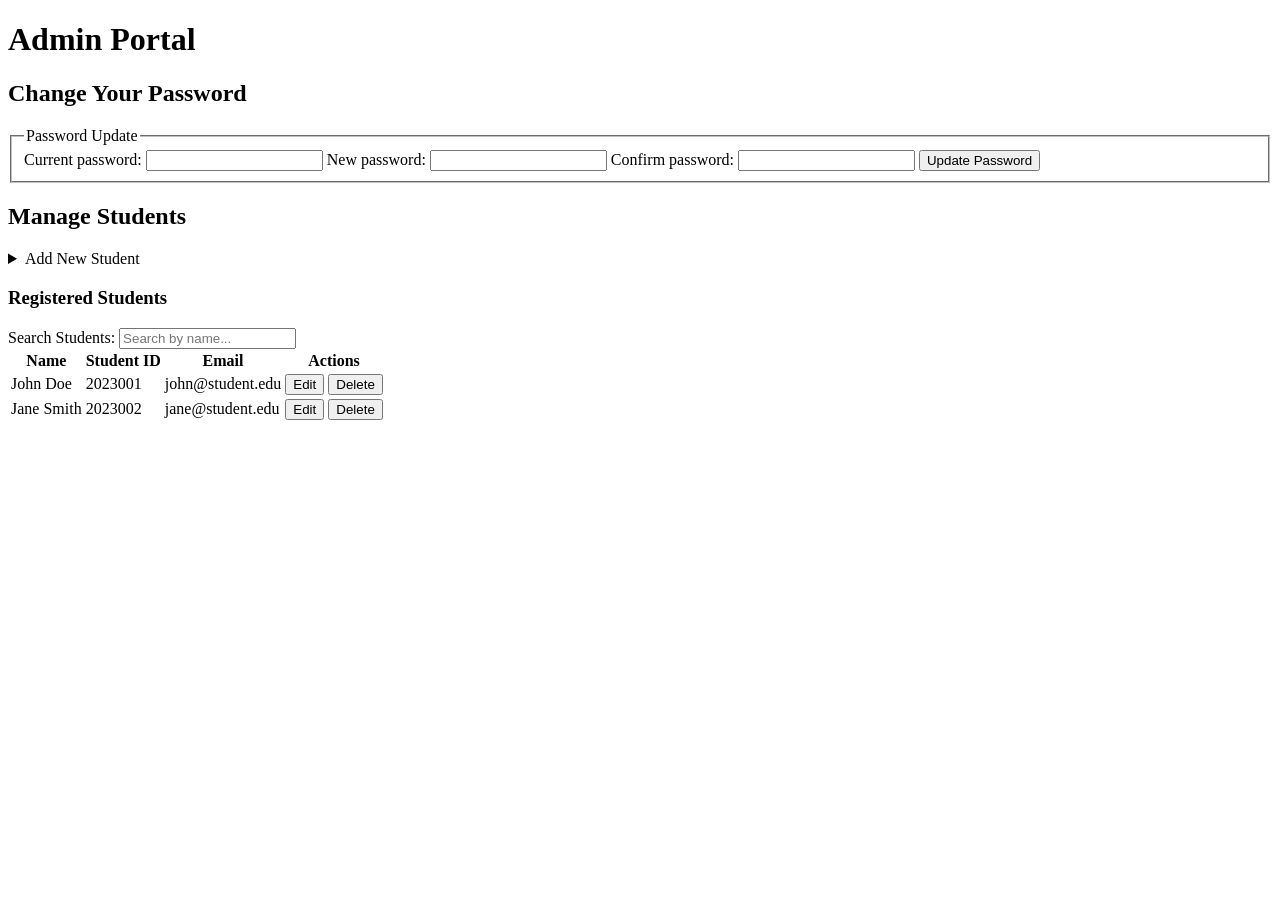
==== src/admin/manage_users.html @ 500b2ab5 "change file" ====
<!--
  Requirement: Create a Responsive Admin Portal

  Instructions:
  Fill in the HTML elements as described in the comments.
  Use the provided IDs for the elements that require them.
  Focus on creating a clear and semantic HTML structure.
-->
<!DOCTYPE html>
<html lang="en">

<head>
    <!-- TODO: Add the 'meta' tag for character encoding (UTF-8). -->
    <meta charset="UTF-8">

    <!-- TODO: Add the responsive 'viewport' meta tag. -->
    <meta name="viewport" content="width=device-width, initial-scale=1.0">

    <!-- TODO: Add a 'title' for the page, e.g., "Admin Portal". -->
    <title>Admin Portal</title>

    <!-- TODO: Link to a CSS file or a CSS framework. -->
    <link rel="stylesheet" href="style.css">

</head>

<body>

    <!-- TODO: Create a 'header' element for the top of the page. -->
    <header>
        <!-- TODO: Inside the header, add a main heading (e.g., 'h1') with the text "Admin Portal". -->
        <h1>Admin Portal</h1>

        <!-- End of the header. -->
    </header>

    <!-- TODO: Create a 'main' element to hold the primary content of the portal. -->
    <main>

        <!-- Section 1: Password Management -->
        <!-- TODO: Create a 'section' for the password management functionality. -->
        <section>

            <!-- TODO: Add a sub-heading (e.g., 'h2') with the text "Change Your Password". -->
            <h2>Change Your Password</h2>

            <!-- TODO: Create a 'form' for changing the password. The 'action' can be '#'. -->
            <form id="password-form" action="#">

                <!-- TODO: Use a 'fieldset' to group the password-related fields. -->
                <fieldset>

                    <!-- TODO: Add a 'legend' for the fieldset, e.g., "Password Update". -->
                    <legend>Password Update</legend>

                    <!-- TODO: Add a 'label' for the current password input. 'for' should be "current-password". -->
                    <label for="current-password">Current password:</label>

                    <!-- TODO: Add an 'input' for the current password.
                         - type="password"
                         - id="current-password"
                         - required -->
                    <input type="password" id="current-password" required>

                    <!-- TODO: Add a 'label' for the new password input. 'for' should be "new-password". -->
                    <label for="new-password">New password:</label>

                    <!-- TODO: Add an 'input' for the new password.
                         - type="password"
                         - id="new-password"
                         - minlength="8"
                         - required -->
                    <input type="password" id="new-password" minlength="8" required>

                    <!-- TODO: Add a 'label' for the confirm password input. 'for' should be "confirm-password". -->
                    <label for="confirm-password">Confirm password:</label>

                    <!-- TODO: Add an 'input' to confirm the new password.
                         - type="password"
                         - id="confirm-password"
                         - required -->
                    <input type="password" id="confirm-password" required>

                    <!-- TODO: Add a 'button' to submit the form.
                         - type="submit"
                         - id="change"
                         - Text: "Update Password" -->
                    <button type="submit" id="change">Update Password</button>

                    <!-- End of the fieldset. -->
                </fieldset>

                <!-- End of the password form. -->
            </form>

            <!-- End of the password management section. -->
        </section>

        <!-- Section 2: Student Management -->
        <!-- TODO: Create another 'section' for the student management functionality. -->
        <section>

            <!-- TODO: Add a sub-heading (e.g., 'h2') with the text "Manage Students". -->
            <h2>Manage Students</h2>

            <!-- Subsection 2.1: Add New Student Form -->
            <!-- TODO: Create a 'details' element so the "Add Student" form can be collapsed. -->
            <details>

                <!-- TODO: Add a 'summary' element inside 'details' with the text "Add New Student". -->
                <summary>Add New Student</summary>

                <!-- TODO: Create a 'form' for adding a new student. 'action' can be '#'. -->
                <form id="add-student-form" action="#">

                    <!-- TODO: Use a 'fieldset' to group the new student fields. -->
                    <fieldset>

                        <!-- TODO: Add a 'legend' for the fieldset, e.g., "New Student Information". -->
                        <legend>New Student Information</legend>

                        <!-- TODO: Add a 'label' and 'input' for the student's full name.
                             - label 'for': "student-name"
                             - input 'id': "student-name"
                             - input 'type': "text"
                             - input: required -->
                        <label for="student-name">Full Name:</label>
                        <input id="student-name" type="text" required>

                        <!-- TODO: Add a 'label' and 'input' for the student's ID.
                             - label 'for': "student-id"
                             - input 'id': "student-id"
                             - input 'type': "text"
                             - input: required -->
                        <label for="student-id">Student ID:</label>
                        <input id="student-id" type="text" required>

                        <!-- TODO: Add a 'label' and 'input' for the student's email.
                             - label 'for': "student-email"
                             - input 'id': "student-email"
                             - input 'type': "email"
                             - input: required -->
                        <label for="student-email">Email:</label>
                        <input id="student-email" type="email" required>

                        <!-- TODO: Add a 'label' and 'input' for the default password.
                             - label 'for': "default-password"
                             - input 'id': "default-password"
                             - input 'type': "text"
                             - You can pre-fill this with a value like "password123" or leave it blank. -->
                        <label for="default-password">Password:</label>
                        <input id="default-password" type="text" value="password123">

                        <!-- TODO: Add a 'button' to submit the form.
                             - type="submit"
                             - id="add"
                             - Text: "Add Student" -->
                        <button type="submit" id="add">Add Student</button>

                        <!-- End of the fieldset. -->
                    </fieldset>

                    <!-- End of the add student form. -->
                </form>
                <!-- End of the 'details' element. -->
            </details>


            <!-- Subsection 2.2: Student List -->
            <!-- TODO: Add a sub-heading (e.g., 'h3') for the list of students, "Registered Students". -->
            <h3>Registered Students</h3>

            <label for="search-input">Search Students:</label>
            <input type="text" id="search-input" placeholder="Search by name...">
            <!-- TODO: Create a 'table' to display the list of students. Give it an id="student-table". -->
            <table id="student-table">

                <!-- TODO: Create a 'thead' for the table headers. -->
                <thead>

                    <!-- TODO: Create a 'tr' (table row) inside the 'thead'. -->
                    <tr>

                        <!-- TODO: Create 'th' (table header) cells for "Name", "Student ID", "Email", and "Actions". -->
                        <th>Name</th>
                        <th>Student ID</th>
                        <th>Email</th>
                        <th>Actions</th>
                        <!-- End of the row. -->
                    </tr>

                    <!-- End of 'thead'. -->
                </thead>

                <!-- TODO: Create a 'tbody' for the table body, where student data will go. -->
                <tbody>

                    <!-- TODO: For now, add 2-3 rows of dummy data so you can see how the table is structured. -->
                    <!-- Example Student Row: -->
                    <!-- TODO: Create a 'tr' for a student record. -->
                    <tr>
                        <!-- TODO: Create 'td' (table data) cells for a student's name (e.g., "John Doe"), ID (e.g., "12345"), and email (e.g., "john.doe@example.com"). -->
                        <td>John Doe</td>
                        <td>2023001</td>
                        <td>john@student.edu</td>

                        <!-- TODO: Create a final 'td' for action buttons. -->
                        <td>
                            <!-- TODO: Add an "Edit" button. -->
                            <button>Edit</button>

                            <!-- TODO: Add a "Delete" button. -->
                            <button>Delete</button>

                            <!-- End of the actions 'td'. -->
                        </td>

                        <!-- End of the student row. -->
                    </tr>

                    <!-- TODO: Add another 'tr' for a second student as another example. -->
                    <tr>
                        <td>Jane Smith</td>
                        <td>2023002</td>
                        <td>jane@student.edu</td>
                        <td>
                            <button>Edit</button>
                            <button>Delete</button>
                        </td>
                    </tr>
                    <!-- End of 'tbody'. -->
                    <!-- End of the table. -->
            </table>

            <!-- End of the student management section. -->
        </section>

        <!-- End of the main content area. -->
    </main>

</body>

</html>
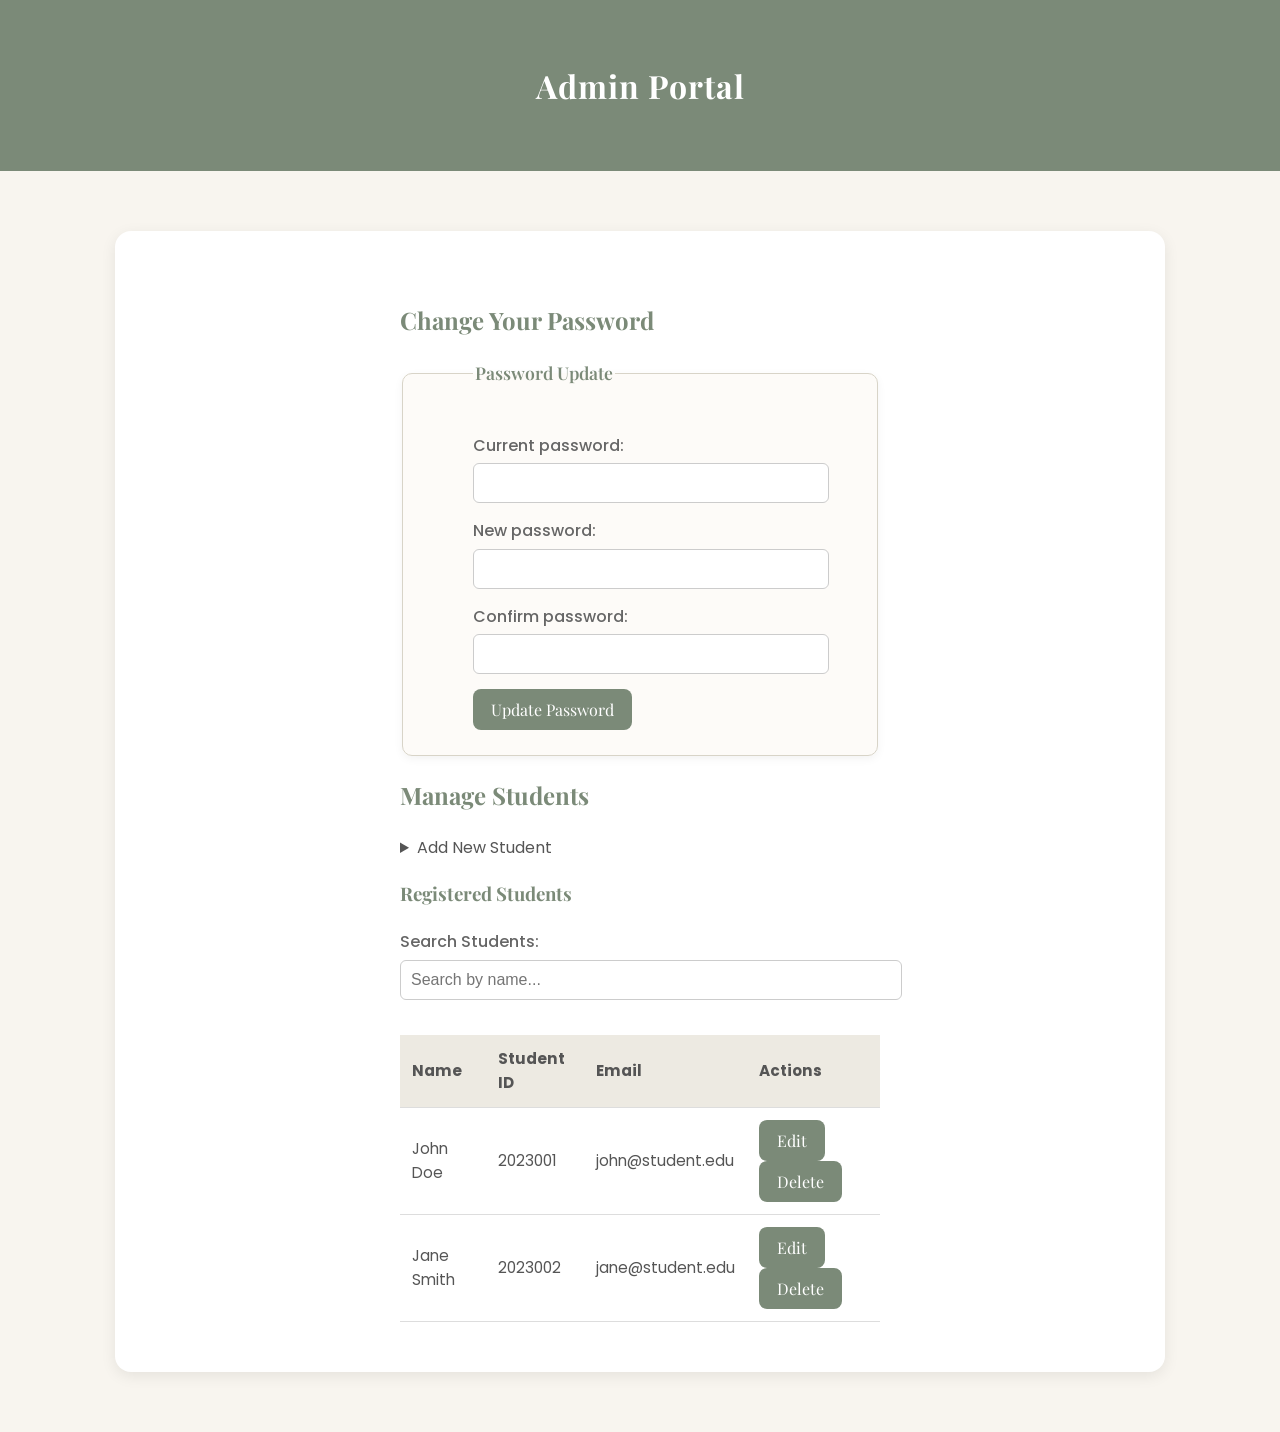
==== commit c49ef9e6: "updates" ====
--- a/src/admin/manage_users.html
+++ b/src/admin/manage_users.html
@@ -20,7 +20,7 @@
     <title>Admin Portal</title>
 
     <!-- TODO: Link to a CSS file or a CSS framework. -->
-    <link rel="stylesheet" href="style.css">
+    <link rel="stylesheet" href="../common/styles.css">
 
 </head>
 
--- a/src/common/styles.css
+++ b/src/common/styles.css
@@ -0,0 +1,221 @@
+/* === Global Styles === */
+@import url('https://fonts.googleapis.com/css2?family=Playfair+Display:wght@500&family=Poppins:wght@300;400;500&display=swap');
+
+body {
+  margin: 0;
+  padding: 0;
+  font-family: 'Poppins', sans-serif;
+  background-color: #F8F5EF; /* Beige background */
+  color: #555;
+  line-height: 1.6;
+}
+
+/* === Header === */
+header {
+  background-color: #7B8A78; /* olive green */
+  color: white;
+  text-align: center;
+  padding: 60px 20px;
+  font-family: 'Playfair Display', serif;
+  letter-spacing: 1px;
+}
+
+header h1 {
+  margin: 0;
+  font-size: 2rem;
+}
+
+/* === Main Container === */
+main {
+  max-width: 950px;
+  margin: 60px auto;
+  background: white;
+  border-radius: 16px;
+  box-shadow: 0 4px 15px rgba(0,0,0,0.08);
+  padding: 50px;
+}
+
+/* === Section Titles === */
+h2, h3, legend {
+  font-family: 'Playfair Display', serif;
+  color: #7B8A78;
+  margin-bottom: 20px;
+}
+
+/* === Navigation (Homepage) === */
+nav h2 {
+  text-align: center;
+  font-size: 1.6rem;
+  font-family: 'Playfair Display', serif;
+}
+
+nav ul {
+  list-style: none;
+  padding: 0;
+  display: grid;
+  grid-template-columns: repeat(auto-fit, minmax(240px, 1fr));
+  gap: 20px;
+}
+
+nav ul li {
+  background-color: #F1EDE4;
+  border-radius: 10px;
+  padding: 18px;
+  text-align: center;
+  transition: all 0.3s ease;
+}
+
+nav ul li:hover {
+  background-color: #7B8A78;
+  transform: translateY(-4px);
+}
+
+nav ul li a {
+  text-decoration: none;
+  color: #7B8A78;
+  font-weight: 500;
+  font-size: 1.05rem;
+  display: block;
+  font-family: 'Playfair Display', serif; 
+}
+
+nav ul li:hover a {
+  color: white;
+}
+
+/* === Forms & Fieldsets === */
+form {
+  margin-top: 20px;
+}
+
+fieldset {
+  border: 1.5px solid #D8D4C8;
+  border-radius: 10px;
+  padding: 25px 70px;
+  background-color: #FDFBF8;
+  box-shadow: 0 3px 10px rgba(0,0,0,0.05); 
+}
+
+legend {
+  font-weight: 600;
+  font-size: 1.1rem;
+}
+
+label {
+  display: block;
+  font-weight: 500;
+  color: #666;
+  margin-bottom: 5px;
+}
+
+input {
+  width: 100%;
+  padding: 10px;
+  border: 1px solid #CCC;
+  border-radius: 6px;
+  font-size: 1rem;
+  margin-bottom: 15px;
+}
+
+input:focus {
+  border-color: #7B8A78;
+  outline: none;
+}
+
+/* === Buttons === */
+button, .button {
+  background-color: #7B8A78;
+  color: white;
+  border: none;
+  border-radius: 8px;
+  padding: 10px 18px;
+  font-size: 1rem;
+  font-family: 'Playfair Display', serif;
+  cursor: pointer;
+  transition: background-color 0.3s ease;
+}
+
+button:hover, .button:hover {
+  background-color: #6a7867;
+}
+
+/* Small buttons for table actions */
+.small-button {
+  background-color: #A8B4A3;
+  color: white;
+  padding: 6px 12px;
+  border-radius: 6px;
+  font-size: 0.9rem;
+  margin-right: 5px;
+  font-family: 'Playfair Display', serif;
+}
+
+.small-button:hover {
+  background-color: #7B8A78;
+}
+
+/* === Tables === */
+table {
+  width: 100%;
+  border-collapse: collapse;
+  margin-top: 20px;
+  font-size: 0.95rem;
+}
+
+th, td {
+  padding: 12px;
+  text-align: left;
+  border-bottom: 1px solid #DDD;
+}
+
+th {
+  background-color: #EDEAE2;
+  color: #555;
+}
+
+tr:hover {
+  background-color: #F5F3ED;
+}
+
+/* === Login Page Centering === */
+body.body_color {
+  display: flex;
+  flex-direction: column;
+  min-height: 100vh;
+}
+
+main {
+  flex: 1;
+}
+
+section {
+  max-width: 480px;
+  margin: auto;
+}
+
+section h1 {
+  text-align: center;
+  color: #7B8A78;
+  font-family: 'Playfair Display', serif;
+  margin-bottom: 25px;
+}
+
+/* === Responsive Design === */
+@media (max-width: 700px) {
+  main {
+    margin: 30px 15px;
+    padding: 25px;
+  }
+
+  header {
+    padding: 40px 10px;
+  }
+
+  header h1 {
+    font-size: 1.5rem;
+  }
+
+  nav ul {
+    grid-template-columns: 1fr;
+  }
+} 
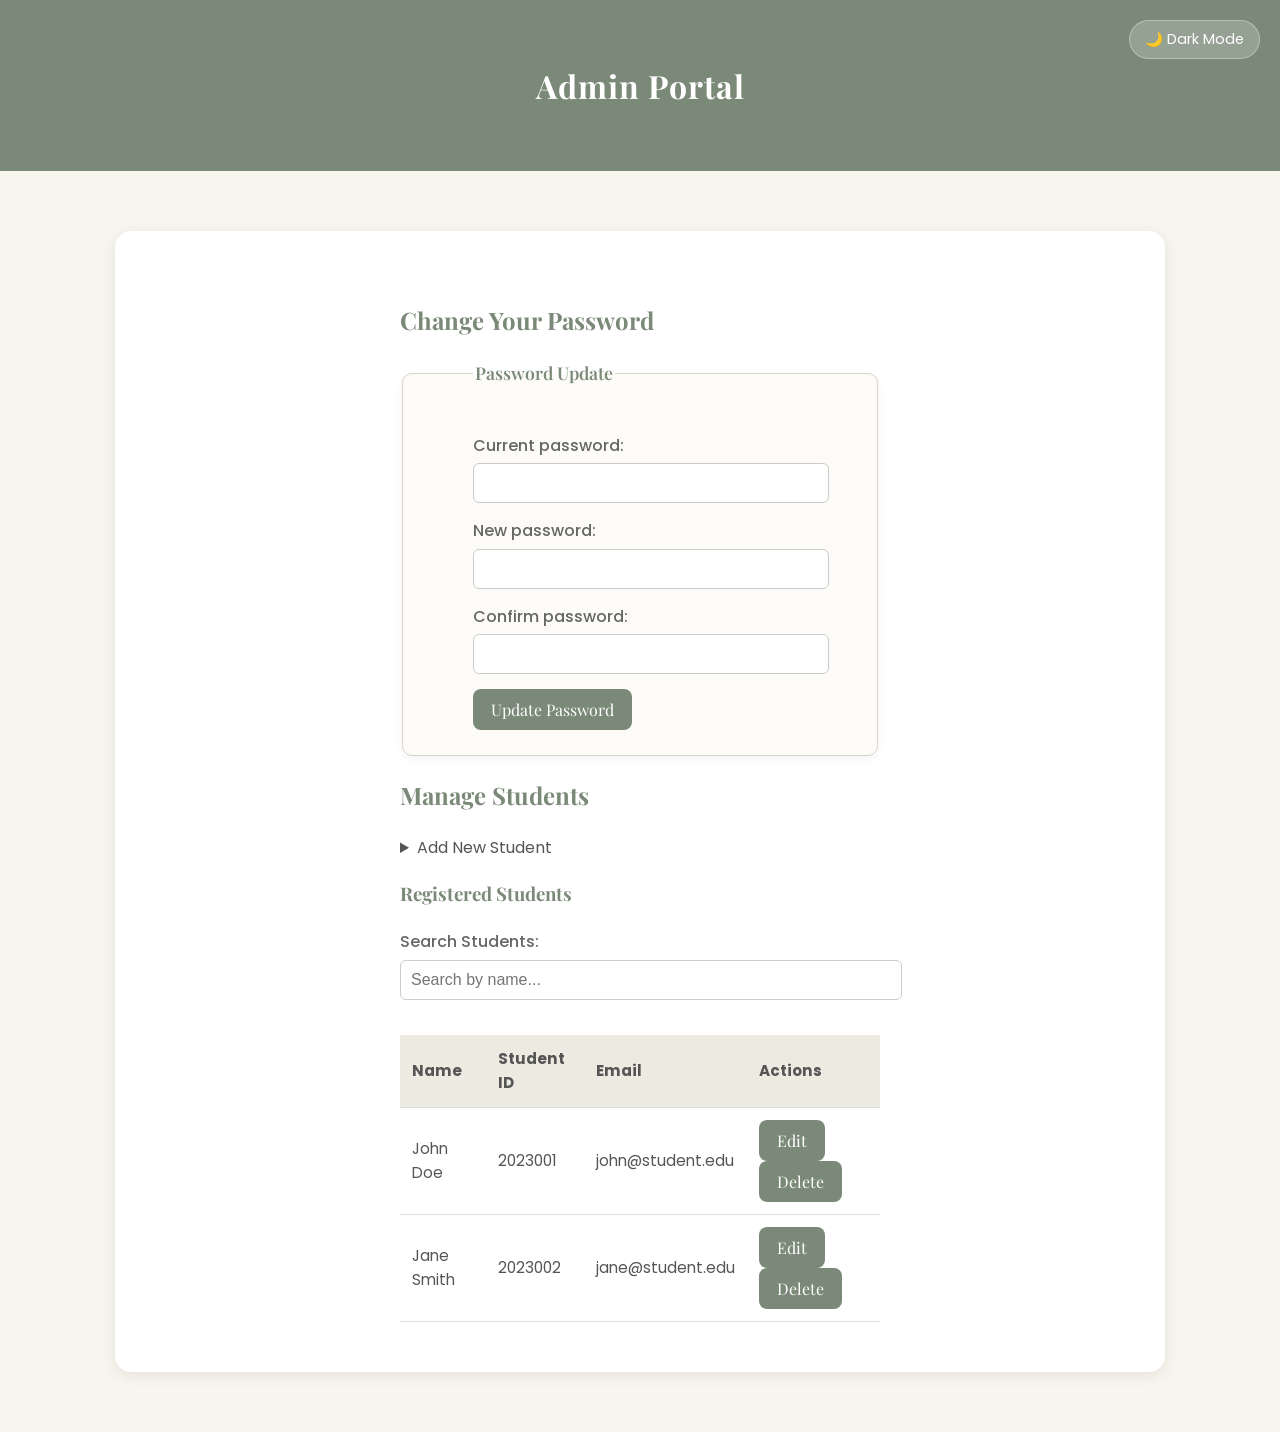
==== commit 6ea2cb35: "dark mode" ====
--- a/src/admin/manage_users.html
+++ b/src/admin/manage_users.html
@@ -21,6 +21,9 @@
 
     <!-- TODO: Link to a CSS file or a CSS framework. -->
     <link rel="stylesheet" href="../common/styles.css">
+
+
+    <button id="darkModeToggle" class="dark-mode-btn">🌙 Dark Mode</button>
 
 </head>
 
@@ -238,6 +241,8 @@
         <!-- End of the main content area. -->
     </main>
 
+    <script src="../common/dark-mode.js"></script>
+
 </body>
 
 </html>
--- a/src/common/styles.css
+++ b/src/common/styles.css
@@ -218,4 +218,89 @@
   nav ul {
     grid-template-columns: 1fr;
   }
-} +} 
+
+
+
+/* === Dark Mode - User Controlled === */
+body.dark-mode {
+  background-color: #1a1a1a;
+  color: #e0e0e0;
+}
+
+body.dark-mode main {
+  background: #2d2d2d;
+  box-shadow: 0 4px 15px rgba(0, 0, 0, 0.3);
+}
+
+body.dark-mode nav ul li {
+  background-color: #3a3a3a;
+}
+
+body.dark-mode nav ul li a {
+  color: #b0b0b0;
+}
+
+body.dark-mode nav ul li:hover {
+  background-color: #7B8A78;
+}
+
+body.dark-mode nav ul li:hover a {
+  color: white;
+}
+
+body.dark-mode fieldset {
+  background-color: #3a3a3a;
+  border-color: #555;
+}
+
+body.dark-mode input {
+  background-color: #2d2d2d;
+  border-color: #555;
+  color: #e0e0e0;
+}
+
+body.dark-mode input:focus {
+  border-color: #7B8A78;
+}
+
+body.dark-mode th {
+  background-color: #3a3a3a;
+  color: #e0e0e0;
+}
+
+body.dark-mode tr:hover {
+  background-color: #3a3a3a;
+}
+
+body.dark-mode th, 
+body.dark-mode td {
+  border-bottom-color: #555;
+}
+
+/* Dark Mode Toggle Button */
+.dark-mode-btn {
+    position: absolute;
+    top: 20px;
+    right: 20px;
+    background: rgba(255, 255, 255, 0.2);
+    border: 1px solid rgba(255, 255, 255, 0.3);
+    color: white;
+    padding: 8px 15px;
+    border-radius: 20px;
+    cursor: pointer;
+    font-family: 'Poppins', sans-serif;
+    font-size: 0.9rem;
+    transition: all 0.3s ease;
+}
+
+.dark-mode-btn:hover {
+    background: rgba(255, 255, 255, 0.3);
+    transform: scale(1.05);
+}
+
+/*  Dark Mode */
+body.dark-mode .dark-mode-btn {
+    background: rgba(0, 0, 0, 0.3);
+    border-color: rgba(255, 255, 255, 0.2);
+}
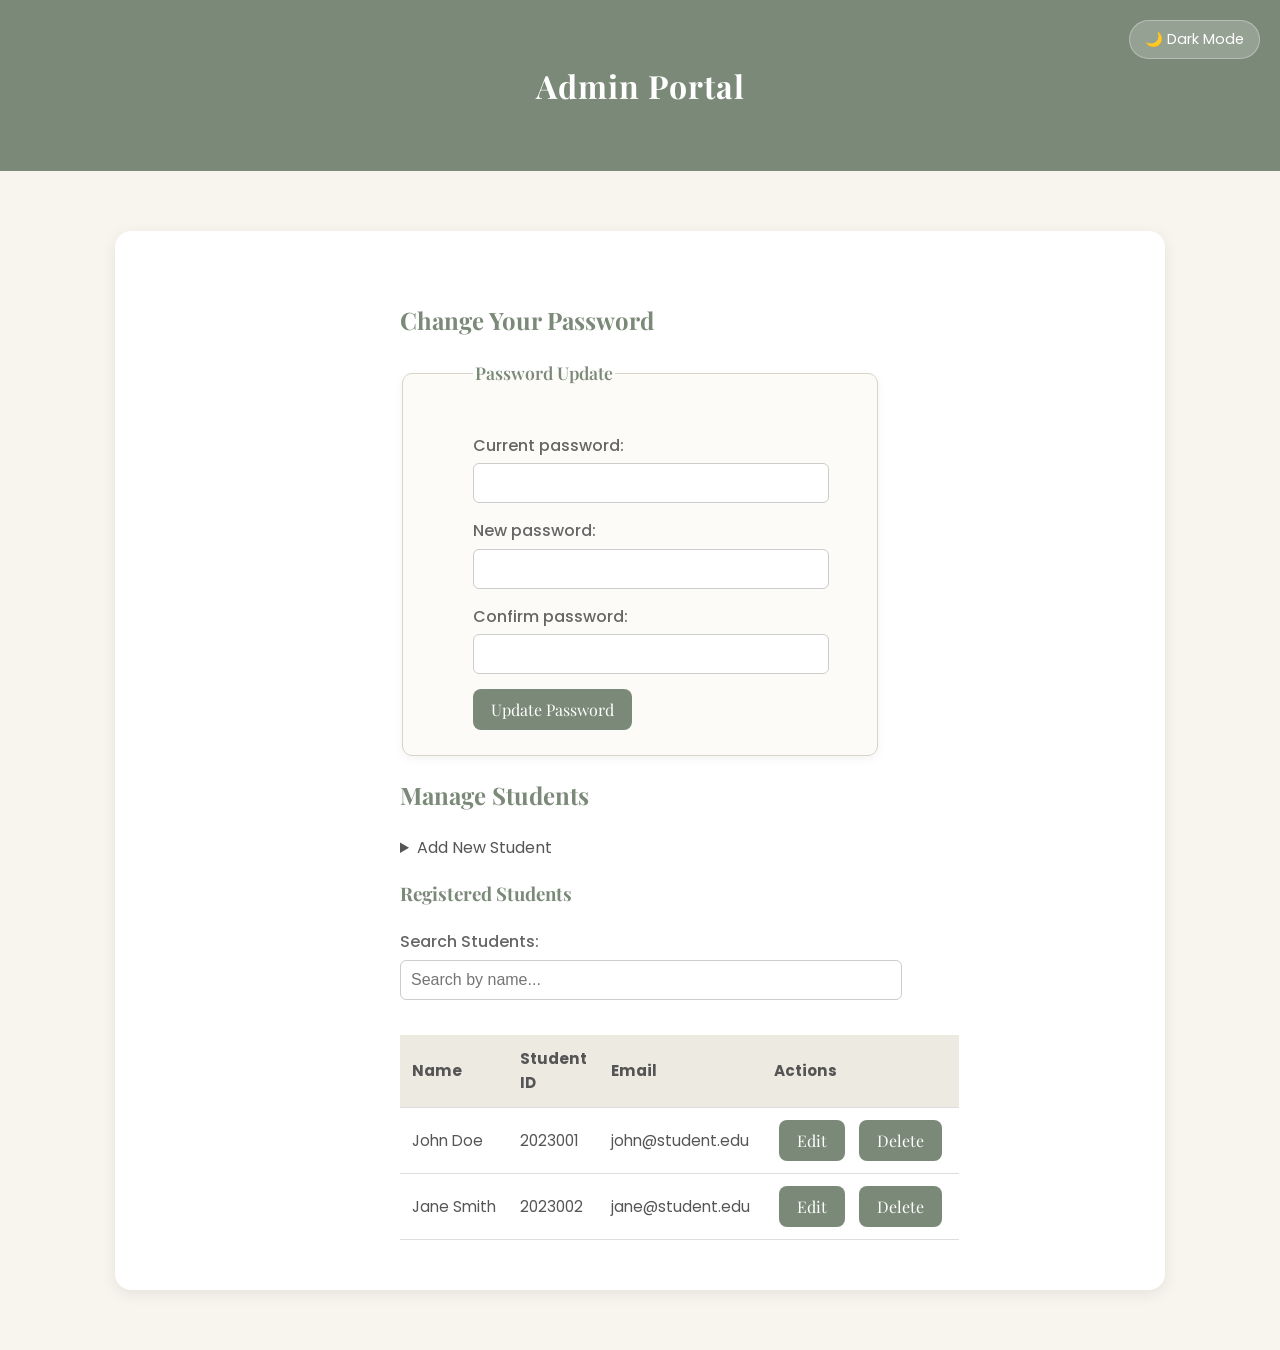
==== commit 8694425a: "PHP" ====
--- a/src/admin/manage_users.html
+++ b/src/admin/manage_users.html
@@ -152,7 +152,7 @@
                              - input 'type': "text"
                              - You can pre-fill this with a value like "password123" or leave it blank. -->
                         <label for="default-password">Password:</label>
-                        <input id="default-password" type="text" value="password123">
+                        <input id="default-password" type="text" value="">
 
                         <!-- TODO: Add a 'button' to submit the form.
                              - type="submit"
@@ -210,10 +210,10 @@
                         <!-- TODO: Create a final 'td' for action buttons. -->
                         <td>
                             <!-- TODO: Add an "Edit" button. -->
-                            <button>Edit</button>
+                            <button class="edit-btn" data-id="2023001">Edit</button>
 
                             <!-- TODO: Add a "Delete" button. -->
-                            <button>Delete</button>
+                            <button class="delete-btn" data-id="2023001">Delete</button>
 
                             <!-- End of the actions 'td'. -->
                         </td>
@@ -227,8 +227,8 @@
                         <td>2023002</td>
                         <td>jane@student.edu</td>
                         <td>
-                            <button>Edit</button>
-                            <button>Delete</button>
+                            <button class="edit-btn" data-id="2023002">Edit</button>
+                            <button class="delete-btn" data-id="2023002">Delete</button>
                         </td>
                     </tr>
                     <!-- End of 'tbody'. -->
--- a/src/common/styles.css
+++ b/src/common/styles.css
@@ -303,4 +303,19 @@
 body.dark-mode .dark-mode-btn {
     background: rgba(0, 0, 0, 0.3);
     border-color: rgba(255, 255, 255, 0.2);
-}+}
+
+td .buttons-container {
+    display: flex;
+    gap: 8px;
+}
+
+td {
+    white-space: nowrap;
+}
+
+td button {
+    display: inline-block;
+    margin: 0 5px;
+}
+
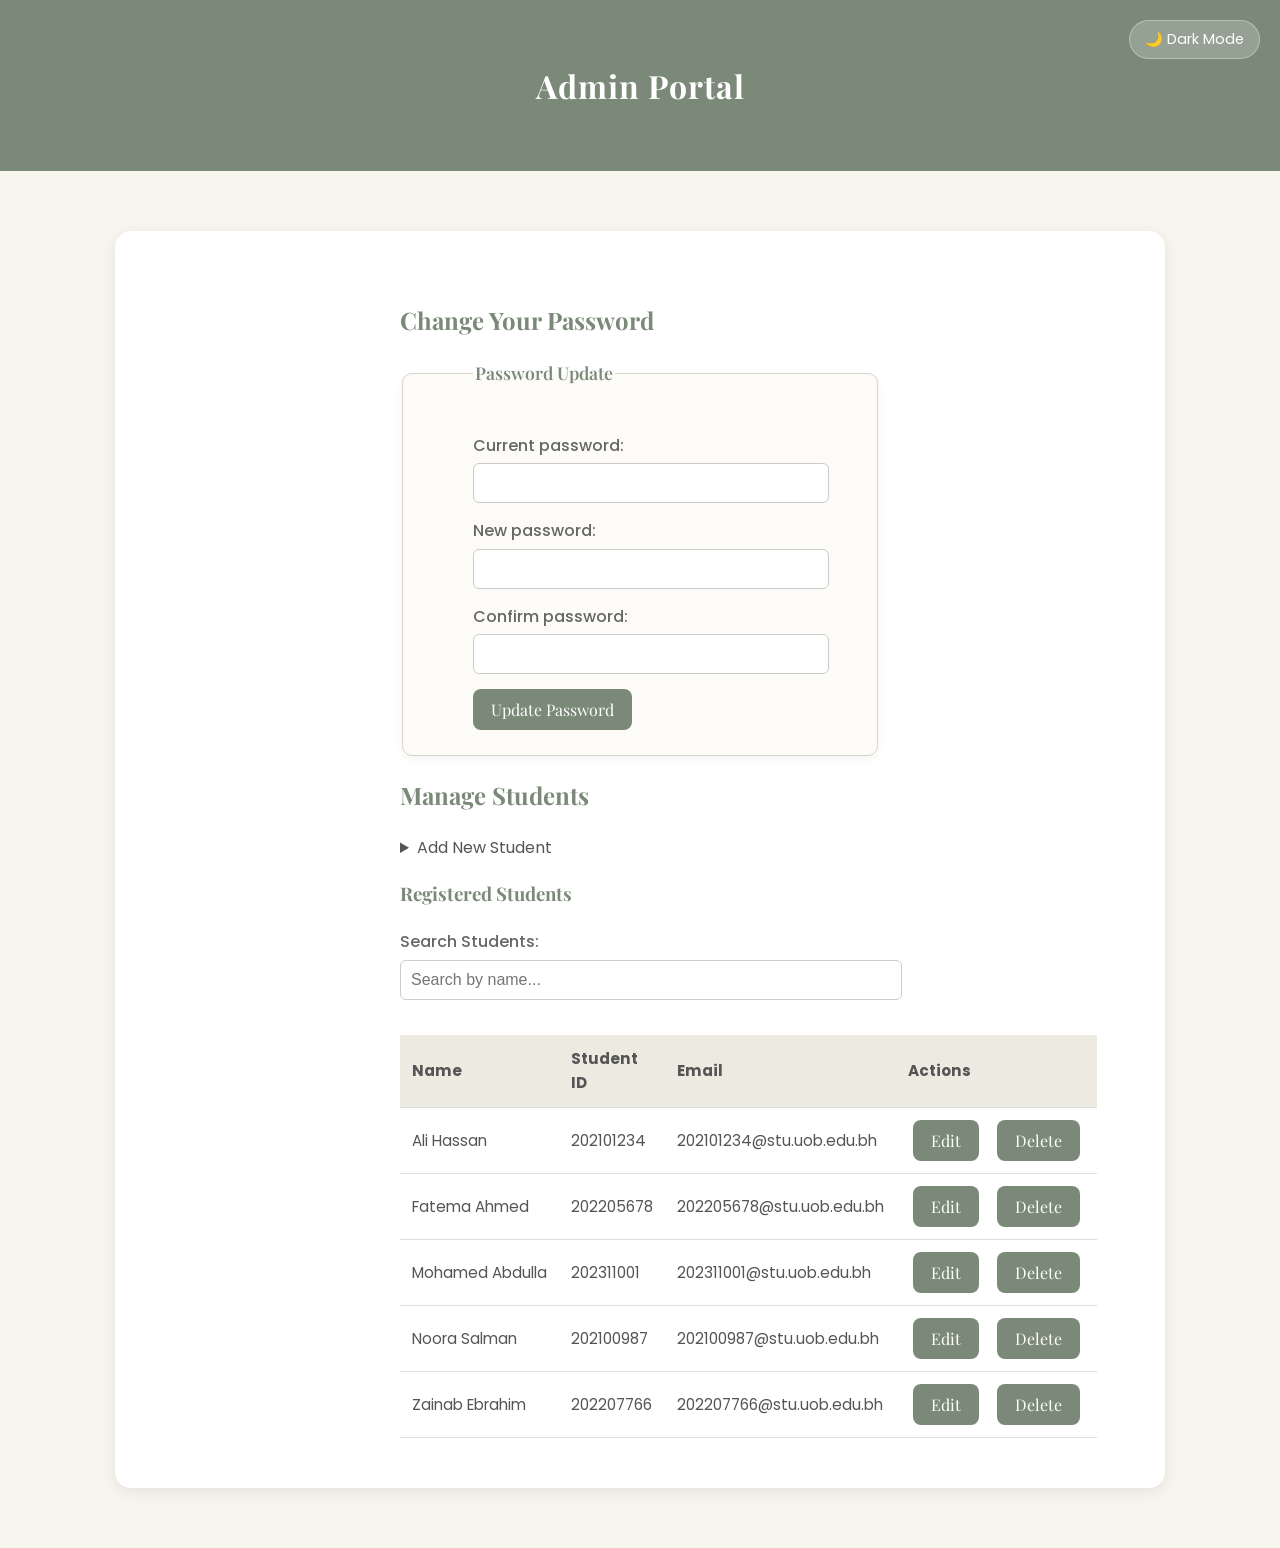
==== commit 238bf29b: "js" ====
--- a/src/admin/manage_users.html
+++ b/src/admin/manage_users.html
@@ -25,6 +25,8 @@
 
     <button id="darkModeToggle" class="dark-mode-btn">🌙 Dark Mode</button>
 
+    <!--javaScript file-->
+    <script src="./manage_users.js" defer></script>
 </head>
 
 <body>
@@ -242,7 +244,6 @@
     </main>
 
     <script src="../common/dark-mode.js"></script>
-
 </body>
 
 </html>
